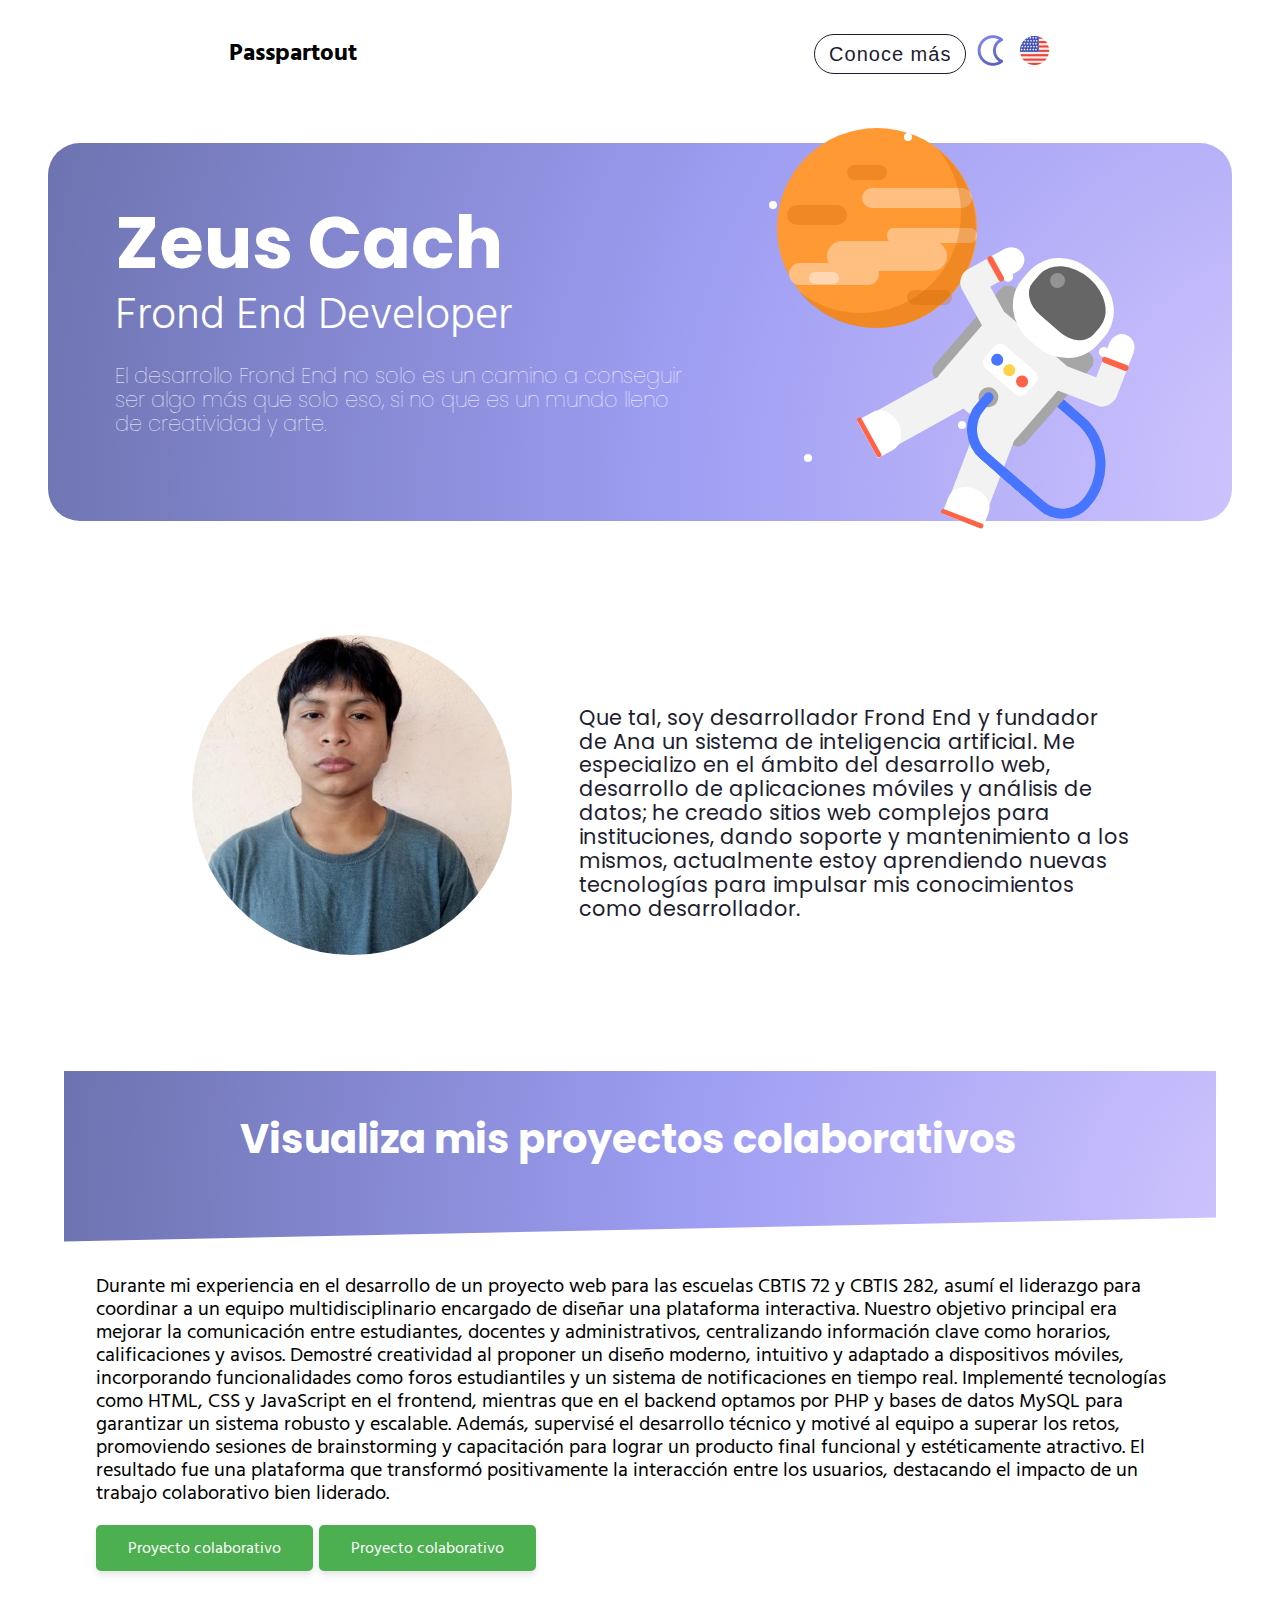
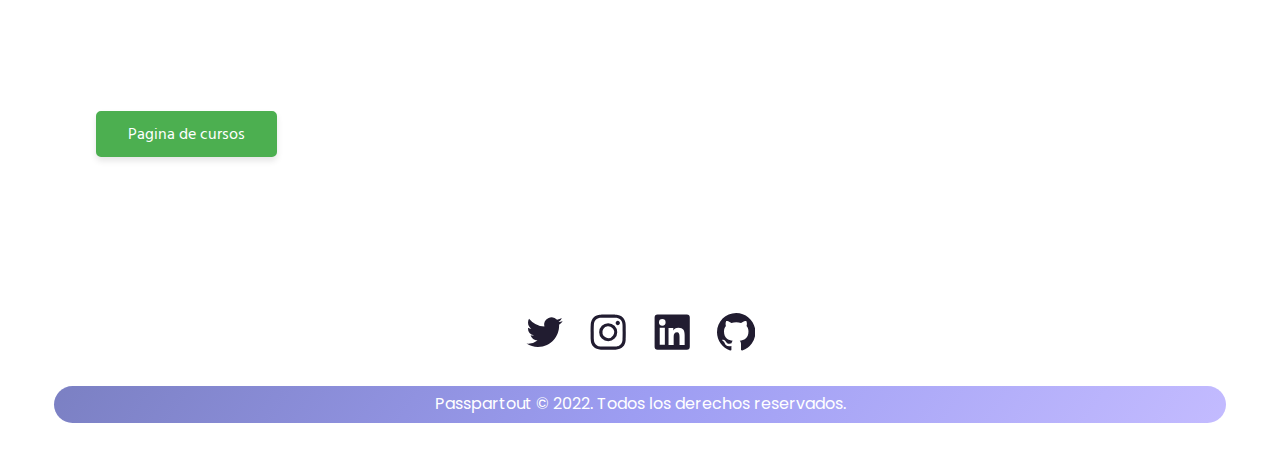
==== index.html @ 9b5efbe8 "Subiendo Proyecto desarrollado anteriormente" ====
<!DOCTYPE html>
<html lang="es">

<head>
    <meta charset="UTF-8">
    <meta http-equiv="X-UA-Compatible" content="IE=edge">
    <meta name="viewport" content="width=device-width, initial-scale=1.0">
    <title>Zeus Cach</title>
    <link rel="stylesheet" href="css/styles.css">
    <link rel="stylesheet" href="css/Normalize.css">
    <link rel="stylesheet" href="css/darkmode.css">

    <!-- Fuentes -->
    <link rel="preconnect" href="https://fonts.googleapis.com">
    <link rel="preconnect" href="https://fonts.gstatic.com" crossorigin>
    <link
        href="https://fonts.googleapis.com/css2?family=Hind+Madurai:wght@300;400&family=Poppins:wght@300;400;700&display=swap"
        rel="stylesheet">
</head>

<body>

    <div class="navegacion">
        <div class="contenido-navegacion">
            <div class="texto">
                <h3 class="h3_contenido-navegacion">Passpartout</h3>
            </div>
            <div class="blog-lenguaje-modo grid">
                <div class="blog">
                    <!-- <a href="#" class="a_blog py-1 px-5 " title="Ir al blog">Ir al blog</a> -->
                    <span class="mas_blog">Conoce más</span>
                    <button class="boton_blog" type="button" name="Hover">Ir al blog</button>
                </div>
                <div class="modo_oscuro" id="mode">
                    <!-- <img class="sol" id="mode" src="img/sol.png" alt=""> -->
                    <img class="luna" src="img/luna.png" alt="luna">
                    <img class="sol" src="img/sol.png" alt="sol">
                </div>
                <div class="idioma_general" id="idioma">
                    <img class="idioma_en" src="img/en.png" alt="idioma-en" onclick="idioma_en()">
                </div>
            </div>
        </div>
    </div>
    <main class="main">
        <div class="contenido_main">
            <div class="banner-bg">

                <div class="contenido-texto">
                    <h1 class="h1_contenido-texto">Zeus Cach</h1>
                    <h2 class="rango">Frond End Developer</h2>
                    <p class="descripcion">
                        El desarrollo Frond End no solo es un camino a conseguir ser algo más que solo eso,
                        si no que es un mundo lleno de creatividad y arte.
                    </p>
                </div>
            </div>
            <div class="contenido_imagen">
                <div class="backg">
                    <div class="planet">
                        <div class="r1"></div>
                        <div class="r2"></div>
                        <div class="r3"></div>
                        <div class="r4"></div>
                        <div class="r5"></div>
                        <div class="r6"></div>
                        <div class="r7"></div>
                        <div class="r8"></div>
                        <div class="shad"></div>
                    </div>
                    <div class="stars">
                        <div class="s1"></div>
                        <div class="s2"></div>
                        <div class="s3"></div>
                        <div class="s4"></div>
                        <div class="s5"></div>
                        <div class="s6"></div>
                    </div>
                    <div class="an">
                        <div class="tank"></div>
                        <div class="astro">

                            <div class="helmet">
                                <div class="glass">
                                    <div class="shine"></div>
                                </div>
                            </div>
                            <div class="dress">
                                <div class="c">
                                    <div class="btn1"></div>
                                    <div class="btn2"></div>
                                    <div class="btn3"></div>
                                    <div class="btn4"></div>
                                </div>
                            </div>
                            <div class="handl">
                                <div class="handl1">
                                    <div class="glovel">
                                        <div class="thumbl"></div>
                                        <div class="b2"></div>
                                    </div>
                                </div>
                            </div>
                            <div class="handr">
                                <div class="handr1">
                                    <div class="glover">
                                        <div class="thumbr"></div>
                                        <div class="b1"></div>
                                    </div>
                                </div>
                            </div>
                            <div class="legl">
                                <div class="bootl1">
                                    <div class="bootl2"></div>
                                </div>
                            </div>
                            <div class="legr">
                                <div class="bootr1">
                                    <div class="bootr2"></div>
                                </div>
                            </div>
                            <div class="pipe">
                                <div class="pipe2">
                                    <div class="pipe3"></div>
                                </div>
                            </div>
                        </div>
                    </div>
                </div>
            </div>
        </div>

        <div class="contenedor-sobremi">
            <div class="contenido_sobremi">
                <div class="contenido-img">
                    <img class="imagen_redonda" src="img/yo.jpg" alt="">
                </div>
                <div class="contenido-texto">
                    <h3 class="h3_contenido-texto--sobremi">
                        Sobre mí
                    </h3>
                    <p class="p_contenido-texto--sobremi">
                        Que tal, soy desarrollador Frond End y fundador de Ana un sistema de inteligencia artificial. Me
                        especializo en el ámbito del desarrollo web, desarrollo de aplicaciones móviles y análisis de
                        datos; he
                        creado sitios web complejos para instituciones, dando soporte y mantenimiento a los mismos,
                        actualmente estoy aprendiendo nuevas tecnologías para impulsar mis conocimientos como
                        desarrollador.
                    </p>

                </div>
            </div>
        </div>
    </main>
    <div class="banner_bottom">
        <div class="contenido_banner_bottom-bg">
            <h2 class="h2_contenido_banner">
                Visualiza mis proyectos colaborativos
            </h2>
        </div>
        <div class="Contenido_proyectos">
            <p class = 'text_curso'>
                Durante mi experiencia en el desarrollo de un proyecto web para las escuelas CBTIS 72 y CBTIS 282, asumí
                el liderazgo para coordinar a un equipo multidisciplinario encargado de diseñar una plataforma
                interactiva. Nuestro objetivo principal era mejorar la comunicación entre estudiantes, docentes y
                administrativos, centralizando información clave como horarios, calificaciones y avisos.

                Demostré creatividad al proponer un diseño moderno, intuitivo y adaptado a dispositivos móviles,
                incorporando funcionalidades como foros estudiantiles y un sistema de notificaciones en tiempo real.
                Implementé tecnologías como HTML, CSS y JavaScript en el frontend, mientras que en el backend optamos
                por PHP y bases de datos MySQL para garantizar un sistema robusto y escalable.

                Además, supervisé el desarrollo técnico y motivé al equipo a superar los retos, promoviendo sesiones de
                brainstorming y capacitación para lograr un producto final funcional y estéticamente atractivo. El
                resultado fue una plataforma que transformó positivamente la interacción entre los usuarios, destacando
                el impacto de un trabajo colaborativo bien liderado.
            </p>

            

            <button class="boton-cool" onclick="window.open('https://cbtis72.edu.mx/', '_blank')">Proyecto colaborativo</button>

            <button class="boton-cool" onclick="window.open('https://cbtis282.edu.mx/', '_blank')">Proyecto colaborativo</button>

            <h2 class="h2_contenido_banner" >Proyecto Personal</h2>

            <button class="boton-cool" onclick="window.open('https://zeusdeev.github.io/cursos/#', '_blank')">Pagina de cursos</button>
        </div>
        <div class="redes-sociales">
            <div class="contenido-redes_sociales">
                <div class="texto_redes_sociales">
                    <h4 class="h3_texto_redes_sociales">Sígueme en mis redes sociales</h4>
                </div>
                <div class="iconos-redes-sociales" data-v-3ed9ce2e="">
                    <a href="#" class="padding-icon color-bg size-icon" title="twitter" target="_blank"
                        aria-label="twitter" data-v-3ed9ce2e=""><svg xmlns="http://www.w3.org/2000/svg"
                            xmlns:xlink="http://www.w3.org/1999/xlink" width="1.2em" height="1.2em"
                            preserveAspectRatio="xMidYMid meet" viewBox="0 0 24 24" data-v-3ed9ce2e="">
                            <g fill="none">
                                <path
                                    d="M23.643 4.937c-.835.37-1.732.62-2.675.733a4.67 4.67 0 0 0 2.048-2.578a9.3 9.3 0 0 1-2.958 1.13a4.66 4.66 0 0 0-7.938 4.25a13.229 13.229 0 0 1-9.602-4.868c-.4.69-.63 1.49-.63 2.342A4.66 4.66 0 0 0 3.96 9.824a4.647 4.647 0 0 1-2.11-.583v.06a4.66 4.66 0 0 0 3.737 4.568a4.692 4.692 0 0 1-2.104.08a4.661 4.661 0 0 0 4.352 3.234a9.348 9.348 0 0 1-5.786 1.995a9.5 9.5 0 0 1-1.112-.065a13.175 13.175 0 0 0 7.14 2.093c8.57 0 13.255-7.098 13.255-13.254c0-.2-.005-.402-.014-.602a9.47 9.47 0 0 0 2.323-2.41l.002-.003z"
                                    fill="currentColor"></path>
                            </g>
                        </svg></a><a class="padding-icon color-bg size-icon" href="#" title="instagram" target="_blank"
                        aria-label="instagram" data-v-3ed9ce2e=""><svg xmlns="http://www.w3.org/2000/svg"
                            xmlns:xlink="http://www.w3.org/1999/xlink" width="1.2em" height="1.2em"
                            preserveAspectRatio="xMidYMid meet" viewBox="0 0 24 24" data-v-3ed9ce2e="">
                            <g fill="none">
                                <path fill-rule="evenodd" clip-rule="evenodd"
                                    d="M7.465 1.066C8.638 1.012 9.012 1 12 1c2.988 0 3.362.013 4.534.066c1.172.053 1.972.24 2.672.511c.733.277 1.398.71 1.948 1.27c.56.549.992 1.213 1.268 1.947c.272.7.458 1.5.512 2.67C22.988 8.639 23 9.013 23 12c0 2.988-.013 3.362-.066 4.535c-.053 1.17-.24 1.97-.512 2.67a5.396 5.396 0 0 1-1.268 1.949c-.55.56-1.215.992-1.948 1.268c-.7.272-1.5.458-2.67.512c-1.174.054-1.548.066-4.536.066c-2.988 0-3.362-.013-4.535-.066c-1.17-.053-1.97-.24-2.67-.512a5.397 5.397 0 0 1-1.949-1.268a5.392 5.392 0 0 1-1.269-1.948c-.271-.7-.457-1.5-.511-2.67C1.012 15.361 1 14.987 1 12c0-2.988.013-3.362.066-4.534c.053-1.172.24-1.972.511-2.672a5.396 5.396 0 0 1 1.27-1.948a5.392 5.392 0 0 1 1.947-1.269c.7-.271 1.5-.457 2.67-.511zm8.98 1.98c-1.16-.053-1.508-.064-4.445-.064c-2.937 0-3.285.011-4.445.064c-1.073.049-1.655.228-2.043.379c-.513.2-.88.437-1.265.822a3.412 3.412 0 0 0-.822 1.265c-.151.388-.33.97-.379 2.043c-.053 1.16-.064 1.508-.064 4.445c0 2.937.011 3.285.064 4.445c.049 1.073.228 1.655.379 2.043c.176.477.457.91.822 1.265c.355.365.788.646 1.265.822c.388.151.97.33 2.043.379c1.16.053 1.507.064 4.445.064c2.938 0 3.285-.011 4.445-.064c1.073-.049 1.655-.228 2.043-.379c.513-.2.88-.437 1.265-.822c.365-.355.646-.788.822-1.265c.151-.388.33-.97.379-2.043c.053-1.16.064-1.508.064-4.445c0-2.937-.011-3.285-.064-4.445c-.049-1.073-.228-1.655-.379-2.043c-.2-.513-.437-.88-.822-1.265a3.413 3.413 0 0 0-1.265-.822c-.388-.151-.97-.33-2.043-.379zm-5.85 12.345a3.669 3.669 0 0 0 4-5.986a3.67 3.67 0 1 0-4 5.986zM8.002 8.002a5.654 5.654 0 1 1 7.996 7.996a5.654 5.654 0 0 1-7.996-7.996zm10.906-.814a1.337 1.337 0 1 0-1.89-1.89a1.337 1.337 0 0 0 1.89 1.89z"
                                    fill="currentColor"></path>
                            </g>
                        </svg></a><a class="padding-icon color-bg size-icon" href="#" title="linkedin" target="_blank"
                        aria-label="linkedin" data-v-3ed9ce2e=""><svg xmlns="http://www.w3.org/2000/svg"
                            xmlns:xlink="http://www.w3.org/1999/xlink" width="1.2em" height="1.2em"
                            preserveAspectRatio="xMidYMid meet" viewBox="0 0 24 24" data-v-3ed9ce2e="">
                            <g fill="none">
                                <path fill-rule="evenodd" clip-rule="evenodd"
                                    d="M1 2.838A1.838 1.838 0 0 1 2.838 1H21.16A1.837 1.837 0 0 1 23 2.838V21.16A1.838 1.838 0 0 1 21.161 23H2.838A1.838 1.838 0 0 1 1 21.161V2.838zm8.708 6.55h2.979v1.496c.43-.86 1.53-1.634 3.183-1.634c3.169 0 3.92 1.713 3.92 4.856v5.822h-3.207v-5.106c0-1.79-.43-2.8-1.522-2.8c-1.515 0-2.145 1.089-2.145 2.8v5.106H9.708V9.388zm-5.5 10.403h3.208V9.25H4.208v10.54zM7.875 5.812a2.063 2.063 0 1 1-4.125 0a2.063 2.063 0 0 1 4.125 0z"
                                    fill="currentColor"></path>
                            </g>
                        </svg></a><a class="padding-icon color-bg size-icon" href="#" title="github" target="_blank"
                        aria-label="github" data-v-3ed9ce2e=""><svg xmlns="http://www.w3.org/2000/svg"
                            xmlns:xlink="http://www.w3.org/1999/xlink" width="1.2em" height="1.2em"
                            preserveAspectRatio="xMidYMid meet" viewBox="0 0 24 24" data-v-3ed9ce2e="">
                            <g fill="none">
                                <path fill-rule="evenodd" clip-rule="evenodd"
                                    d="M12 0C5.37 0 0 5.37 0 12c0 5.31 3.435 9.795 8.205 11.385c.6.105.825-.255.825-.57c0-.285-.015-1.23-.015-2.235c-3.015.555-3.795-.735-4.035-1.41c-.135-.345-.72-1.41-1.23-1.695c-.42-.225-1.02-.78-.015-.795c.945-.015 1.62.87 1.845 1.23c1.08 1.815 2.805 1.305 3.495.99c.105-.78.42-1.305.765-1.605c-2.67-.3-5.46-1.335-5.46-5.925c0-1.305.465-2.385 1.23-3.225c-.12-.3-.54-1.53.12-3.18c0 0 1.005-.315 3.3 1.23c.96-.27 1.98-.405 3-.405s2.04.135 3 .405c2.295-1.56 3.3-1.23 3.3-1.23c.66 1.65.24 2.88.12 3.18c.765.84 1.23 1.905 1.23 3.225c0 4.605-2.805 5.625-5.475 5.925c.435.375.81 1.095.81 2.22c0 1.605-.015 2.895-.015 3.3c0 .315.225.69.825.57A12.02 12.02 0 0 0 24 12c0-6.63-5.37-12-12-12z"
                                    fill="currentColor"></path>
                            </g>
                        </svg></a>
                </div>

            </div>
        </div>
    </div>
    <footer class="footer">
        <div class="contenido-footer">
            <div class="texto_footer">
                <h5 class="h5_texto_footer">
                    Passpartout © 2022. Todos los derechos reservados.
                </h5>
            </div>
        </div>
    </footer>

    <script src="js/main.js"></script>
</body>

</html>
---- css/styles.css ----
:root {
    --color-bg: #77a6d6;
    --color-texto-banner: #FFFFFF;
    --color-externo: #00ff95;
    ;
    --color-1: #557ea3;
    --color-2: #9a8f76;
    --color-3: #211c30;

    --fuentePrincipal: 'Poppins', sans-serif;
    --fuenteSecundaria: 'Hind Madurai', sans-serif;

}

body {
    font-size: 1.6rem;
    margin: 0;
}

.boton-cool {
  padding: 12px 30px;
  font-size: 16px;
  text-align: center;
  font-family:var(--fuenteSecundaria);
  text-decoration: none;
  background-color: #4CAF50;
  color: white;
  border: 2px solid #4CAF50;
  border-radius: 5px;
  cursor: pointer;
  transition: all 0.3s ease;
  box-shadow: 0 4px 6px rgba(0, 0, 0, 0.1);

  margin-bottom: 2rem;
}

/* Animación cuando el cursor pasa sobre el botón */
.boton-cool:hover {
  background-color: #45a049;
  transform: scale(1.1);
  box-shadow: 0 8px 12px rgba(0, 0, 0, 0.2);
}

/* Animación de pulsación */
.boton-cool:active {
  animation: pulse 0.5s ease;
}

/* Definir la animación de pulsación */
@keyframes pulse {
  0% {
    transform: scale(1);
  }
  50% {
    transform: scale(1.2);
  }
  100% {
    transform: scale(1);
  }
}

.text_curso {
  font-family: var(--fuenteSecundaria);
  font-size: 20px;
}

.navegacion {
    padding: 0;
}

.Contenido_proyectos {
  margin: 2rem;
}

@media (min-width:768px) {
    .navegacion {
        padding-top: 1rem;
        padding-bottom: 2rem;
    }

    .Contenido_proyectos {
      padding: 0;
    }

    
.boton-cool {
  padding: 12px 30px;
  font-size: 16px;
  text-align: center;
  font-family:var(--fuenteSecundaria);
  text-decoration: none;
  background-color: #4CAF50;
  color: white;
  border: 2px solid #4CAF50;
  border-radius: 5px;
  cursor: pointer;
  transition: all 0.3s ease;
  box-shadow: 0 4px 6px rgba(0, 0, 0, 0.1);

  
}

}

.contenido-navegacion {
    display: flex;
    justify-content: space-around;

}

.contenido-navegacion .texto .h3_contenido-navegacion {
    font-size: 1.5rem;
    color: inherit;
    font-family: var(--fuenteSecundaria);

}

.blog {
    position: relative;
    width: 120px;
    height: 38px;
    margin-right: auto;
    overflow: hidden;
    border: 1px solid var(--color-3);
    font-family: 'Lato', sans-serif;
    font-weight: 300;
    transition: 0.5s;
    letter-spacing: 1px;
    border-radius: 4rem;
}

@media (min-width:768px) {
    .blog {
        position: relative;
        width: 150px;
        height: 38px;
        margin-right: auto;
        overflow: hidden;
        border: 1px solid var(--color-3);
        font-family: 'Lato', sans-serif;
        font-weight: 300;
        transition: 0.5s;
        letter-spacing: 1px;
        border-radius: 4rem;
    }
}

.blog .boton_blog {
    width: 101%;
    height: 100%;
    font-family: 'Lato', sans-serif;
    font-weight: 300;
    font-size: 20px;
    letter-spacing: 1px;
    background: var(--color-3);
    -webkit-mask: url("https://raw.githubusercontent.com/robin-dela/css-mask-animation/master/img/urban-sprite.png");
    mask: url("https://raw.githubusercontent.com/robin-dela/css-mask-animation/master/img/urban-sprite.png");
    -webkit-mask-size: 3000% 100%;
    mask-size: 3000% 100%;
    border: none;
    color: var(--color-texto-banner);
    cursor: pointer;
    -webkit-animation: ani2 0.7s steps(29) forwards;
    animation: ani2 0.7s steps(29) forwards;
}

.blog .boton_blog:hover {
    -webkit-animation: ani 0.7s steps(29) forwards;
    animation: ani 0.7s steps(29) forwards;
}

.mas_blog {
    position: absolute;
    color: var(--color-3);
    text-align: center;
    width: 101%;
    font-family: 'Lato', sans-serif;
    font-weight: 300;
    position: absolute;
    font-size: 20px;
    margin-top: 8px;
    overflow: hidden;
}

.grid {
    display: flex;
    align-items: center;
    gap: .5rem;
}

.px-5 {
    padding-left: 1.25rem;
    padding-right: 1.25rem;
}

/** Banner **/

.contenido_main {
    padding: 1rem;
}

.banner-bg {
    background-image: radial-gradient(circle at 107.92% 90.56%, #d4c8ff 0, #8888f0 50%, #4a5092 100%);

    border-radius: 1.5rem;

    display: flex;
    justify-content: space-between;
    align-items: flex-end;
    
}


.contenido-texto {
    color: var(--color-texto-banner);
    font-family: var(--fuentePrincipal);
    padding: 1.3rem;
}

.contenido-texto .h1_contenido-texto {
    font-size: 2.5rem;
    line-height: 1.5rem;
}

.contenido-texto .rango {
    font-size: 1.8rem;
    font-weight: 100;
    line-height: 1.5rem;
}

.contenido-texto .descripcion {
    font-size: 1rem;
    line-height: 1.5rem;
}

.contenido_imagen .imagen_banner {
   display: none;
}


@media (min-width:768px) {

    .contenido_imagen .imagen_banner {
        display: block;
        position: absolute;
        right: 3ch;
        top: 5ch;
        width: 34rem;
    }

    
    .contenido_main {
        padding-top: 1.2rem;
        padding-left: 3rem;
        padding-right: 3rem;
    }

    .banner-bg {
        background-image: radial-gradient(circle at 107.92% 90.56%, #d4c8ff 0, #9d9df2 50%, #6d73b0 100%);
        border-radius: 2rem;
    }

    .contenido-texto {
        color: var(--color-texto-banner);
        padding-top: 2.5rem;
        padding-left: 4.2rem;
        padding-right: 4.2rem;
    }

    .contenido-texto .h1_contenido-texto {
        font-family: var(--fuentePrincipal);
        font-size: 4.5rem;
        font-weight: 700;
    }

    .contenido-texto .rango {
        font-family: var(--fuenteSecundaria);
        font-size: 2.8rem;
        font-weight: 100;
        line-height: 1.5rem;
    }

    .contenido-texto .descripcion {
        font-family: var(--fuentePrincipal);
        font-size: 1.3rem;
        font-weight: 100;
        padding-bottom: 2rem;
        max-width: 48ch;

    }
}

/** Sobre mí **/

.contenido-texto {
    padding-bottom: 2rem;
}

@media (max-width: 768px) {

    .contenedor-sobremi {
        padding-top: 3rem;
    }
}

@media (min-width:768px) {
    .contenido_sobremi {
        display: flex;
        justify-content: center;
        align-items: center;
    }

    .contenedor-sobremi {
        padding-top: 5rem;
        margin-left: 12rem;
        margin-right: 12rem;
    }



}

.contenido_sobremi .contenido-texto {
    color: var(--color-3);
}

.contenido-texto .h3_contenido-texto--sobremi {
    font-size: 1.5rem;
    margin: 0;
}

.p_contenido-texto--sobremi {
    font-size: 1.3rem;
    
}

@media (min-width: 768px) {
    .p_contenido-texto--sobremi {
        font-size: 1.3rem;
        width: 125%;
    }
    
}

.contenido-img {
    display: flex;
    justify-content: center;
}

.contenido-img .imagen_redonda {
    width: 20ch;
    height: 20ch;
    border-radius: 10rem;


}

@media (min-width:768px) {
    .contenido-img .imagen_redonda {
        width: 25ch;
        height: 25ch;
        border-radius: 10rem;
    
    
    }
}

.button-container-2 {
    position: relative;
    width: 73%;
    height: 55px;
    margin-right: auto;
    overflow: hidden;
    border: 1px solid var(--color-3);
    font-size: 1rem;
    font-family: 'Lato', sans-serif;
    font-weight: 300;
    transition: 0.5s;
    letter-spacing: 1px;
    border-radius: 4rem;

    display: inline-block;
    text-align: center;
}

@media (min-width: 768px) {
    .button-container-2 {
        position: relative;
        width: 45%;
        height: 55px;
        margin-right: auto;
        overflow: hidden;
        border: 1px solid var(--color-3);
        font-size: 1rem;
        font-family: 'Lato', sans-serif;
        font-weight: 300;
        transition: 0.5s;
        letter-spacing: 1px;
        border-radius: 4rem;
    
        display: inline-block;
        text-align: center;
    }
}

.button-container-2 button {
    width: 101%;
    height: 105%;
    font-family: var(--fuenteSecundaria);
    font-weight: 300;
    font-size: 1.2rem;
    letter-spacing: 1px;
    background: var(--color-3);
    -webkit-mask: url("https://raw.githubusercontent.com/robin-dela/css-mask-animation/master/img/urban-sprite.png");
    mask: url("https://raw.githubusercontent.com/robin-dela/css-mask-animation/master/img/urban-sprite.png");
    -webkit-mask-size: 3000% 100%;
    mask-size: 3000% 100%;
    border: none;
    color: var(--color-texto-banner);
    cursor: pointer;
    -webkit-animation: ani2 0.7s steps(29) forwards;
    animation: ani2 0.7s steps(29) forwards;
}

.button-container-2 button:hover {
    -webkit-animation: ani 0.7s steps(29) forwards;
    animation: ani 0.7s steps(29) forwards;
}

.mas {
    position: absolute;
    color: var(--color-3);
    text-align: center;
    width: 105%;
    font-family: 'Lato', sans-serif;
    font-weight: 300;
    position: absolute;
    font-size: 1.2rem;
    margin-top: 1rem;
    overflow: hidden;
}

@-webkit-keyframes ani {
    from {
        -webkit-mask-position: 0 0;
        mask-position: 0 0;
    }

    to {
        -webkit-mask-position: 100% 0;
        mask-position: 100% 0;
    }
}

@keyframes ani {
    from {
        -webkit-mask-position: 0 0;
        mask-position: 0 0;
    }

    to {
        -webkit-mask-position: 100% 0;
        mask-position: 100% 0;
    }
}

@-webkit-keyframes ani2 {
    from {
        -webkit-mask-position: 100% 0;
        mask-position: 100% 0;
    }

    to {
        -webkit-mask-position: 0 0;
        mask-position: 0 0;
    }
}

@keyframes ani2 {
    from {
        -webkit-mask-position: 100% 0;
        mask-position: 100% 0;
    }

    to {
        -webkit-mask-position: 0 0;
        mask-position: 0 0;
    }
}



/** Banner de abajo **/


@media (min-width:768px) {
    .banner_bottom {
        padding-top: 4rem;
        padding-left: 4rem;
        padding-right: 4rem;

    }

}

.banner_bottom .contenido_banner_bottom-bg {
    background-image: radial-gradient(circle at 107.92% 90.56%, #d4c8ff 0, #9d9df2 50%, #6d73b0 100%);
    clip-path: polygon(0 0, 100% 0, 100% calc(100% - 24px), 0 100%);
    max-width: 100%;
    
    padding-left: 3rem;
}

@media (max-width:768px) {
    .banner_bottom .contenido_banner_bottom-bg {
        background-image: radial-gradient(circle at 107.92% 90.56%, #d4c8ff 0, #9d9df2 50%, #6d73b0 100%);
        clip-path: polygon(0 0, 100% 0, 100% calc(100% - 24px), 0 100%);
        max-width: 100%;
        padding-top: 1rem;
    padding-bottom: 2rem;
    }
}

.banner_bottom .contenido_banner_bottom-bg .h2_contenido_banner {

    font-size: 1.5rem;
    color: var(--color-texto-banner);
    font-family: var(--fuentePrincipal);

    

}

@media (min-width:768px) {

    .banner_bottom .contenido_banner_bottom-bg .h2_contenido_banner {
        color: var(--color-texto-banner);
        font-family: var(--fuentePrincipal);

        padding-top: 2.5rem;
        padding-bottom: 3.4rem;
        padding-left: 8rem;
        padding-right: 8rem;

    }

    .banner_bottom .contenido_banner_bottom-bg .h2_contenido_banner {

        font-size: 2.5rem;
        color: var(--color-texto-banner);
        font-family: var(--fuentePrincipal);
    
        padding-top: 2.8rem;
        padding-bottom: 5rem;
        padding-left: 8rem;
        padding-right: 8rem;
    
    }
}

/** Redes Sociales **/
.redes-sociales {
    display: flex;
    justify-content: center;
}

@media (max-width: 768px) {
    .redes-sociales {
        padding-bottom: 2rem;
    }
}

/* .contenido-redes_sociales {

} */

.contenido-redes_sociales .texto_redes_sociales {
    font-family: var(--fuenteSecundaria);
    font-size: 1.5rem;
    font-weight: normal;
}

.iconos-redes-sociales {
    display: flex;
    justify-content: center;
}

.iconos-redes-sociales .size-icon {
    font-size: 2rem;
}

.iconos-redes-sociales .padding-icon {
    padding-left: .8rem;
    padding-right: .8rem;
}

.iconos-redes-sociales .color-bg {
    color: var(--color-3);
}


/** Footer **/

.footer {
    padding-left: 3.4rem;
    padding-right: 3.4rem;
}

@media (max-width:768px) {
    .footer {
        display: none;
    }
}

.contenido-footer {
    background-image: linear-gradient(305deg, #c3bbff 0, #9d9df2 50%, #7b80c3 100%);
    border-radius: 4rem;

}

.h5_texto_footer {
    text-align: center;
    color: var(--color-texto-banner);
    font-family: var(--fuentePrincipal);
    font-size: 1rem;
    font-weight: normal;

    padding-top: .6rem;
    padding-bottom: .6rem;


}

.contenido_imagen{
    position: absolute;
    top: 6.5ch;
    left: 55ch;
    
}

@media (max-width: 768px) {
    .contenido_imagen {
        display: none;
    }
}


.backg{
    position:relative;
    height:500px;
    width:500px;

    }
    
  .planet{
    height: 200px;
    width: 200px;
    border-radius: 50%;
    position: relative;
    background-color: #ff9933;
    top: 45px;
    left: 73px;
  }
  .r1{
    background-color: #ffbf80;
    height:20px;
    width:110px;
    border-radius:10px;
    position: relative;
    top:60px;
    left:85px;
  }
  .r2{
    background-color: #ffbf80;
    height: 15px;
    width:90px;
    border-radius:6.5px;
    position: relative;
    top:80px;
    left:110px;
  }
  .r3{
    background-color: #ffbf80;
    height:30px;
    width:120px;
    border-radius: 15px;
    position: relative;
    top:78px;
    left:50px;
  }
  .r4{
    background-color: #ffbf80;
    height:22px;
    width:90px;
    border-radius:11px;
    position: relative;
    top:70px;
    left:12px;
  }
  .r5{
    background-color: rgba(204, 102, 0,0.3);
    height:15px;
    width:40px;
    border-radius:7.5px;
    position: relative;
    bottom:50px;
    left:70px;
  }
  .r6{
    background-color: rgba(204, 102, 0,0.3);
    height:20px;
    width:60px;
    border-radius:11px;
    position: relative;
    bottom:25px;
    left:10px;
  }
  .r7{
    background-color: rgba(204, 102, 0,0.3);
    height:15px;
    width:45px;
    border-radius:7.5px;
    position: relative;
    top:40px;
    left:130px;
  }
  .r8{
    background-color: rgba(255,255,255,0.4);
    height:12px;
    width:30px;
    border-radius:7.5px;
    position: relative;
    top:7px;
    left:32px;
  }
  .shad{
    background-color: transparent;
    box-shadow: 15px 15px rgba(204, 102, 0,0.3);
    position: relative;
    height:200px;
    width:200px;
    border-radius: 50%;
    bottom: 164px;
    right:16px;
  }
  .astro{
    position: absolute;
    left: 126px;
    top: -58px;
    transform: rotate(41deg);
  
  }
  .an{
    animation-name: flo;
    animation-duration: 5s;
    animation-iteration-count: infinite;
    position: relative;
    bottom: 80px;
    left:20px;
  
  }
  @keyframes flo{
    50%{
      transform: translateY(30px);
    }
  }
  .tank{
    background-color: #a6a6a6;
    height: 120px;
    width: 120px;
    border-radius: 10px;
    position: relative;
    left: 229px;
    top: 55px;
    transform: rotate(41deg);
  }
  .helmet{
    background-color: white;
    height:93px;
    width:100px;
    border-radius:45%;
    position: relative;
    left:20px;
    z-index: 5;
  }
  .glass{
    background-color: #666666;
    height:60px;
    width:80px;
    border-top-left-radius:60%;
    border-top-right-radius:60%;
    border-bottom-left-radius:40%;
    border-bottom-right-radius:40%;
    position: relative;
    left:10px;
    top:7px;
  }
  .shine{
    background-color: rgba(166, 166, 166,0.7);
    height:15px;
    width:15px;
    border-radius: 50%;
    position: relative;
    left:10px;
    top:15px;
  }
  .dress{
    background-color:#f2f2f2;
    height:100px;
    width: 100px;
    border-radius: 10%; 
    position: relative;
    bottom:5px;
    left:20px;
  
  }
  .handr{
    height: 26px;
    width:75px;
    background-color: #f2f2f2;
    border-radius:40px;
    position: relative;
    bottom:138px;
    left:95px;
    transform: rotate(-20deg);
  }
  .handl{
    height: 26px;
    width:75px;
    background-color: #f2f2f2;
    border-radius:40px;
    position: relative;
    bottom:111px;
    right:29px;
    transform: rotate(20deg);
  }
  .handr1{
    height: 26px;
    width:57px;
    background-color: #f2f2f2;
    border-radius:26px;
    position: relative;
    bottom: 18px;
    left:35px;
    transform: rotate(90deg);
  }
  .handl1{
    height: 26px;
    width:57px;
    background-color: #f2f2f2;
    border-radius:26px;
    position: relative;
    bottom: 17px;
    right:17px;
    transform: rotate(-90deg);
  }
  .glover{
    height:28px;
    width:26px;
    background-color: white;
    border-top-left-radius:50%; 
    border-top-right-radius:50%;
    transform: rotate(-90deg);
    position: relative;
    bottom: 1px;
    right:16px;
  }
  .glovel{
    height:28px;
    width:26px;
    background-color: white;
    border-top-left-radius:50%; 
    border-top-right-radius:50%;
    transform: rotate(90deg);
    position: relative;
    bottom: 1px;
    left:42px;
  }
  .thumbr{
    height: 10px;
    width:10px;
    border-radius: 50%;
    background-color: white;
    position: relative;
    right:7px;
    top:19px;
  }
  .thumbl{
    height: 10px;
    width:10px;
    border-radius: 50%;
    background-color: white;
    position: relative;
    left:21px;
    top:19px;
  }
  .b1{
    background-color: tomato;
    width:28px;
    height:5.5px;
    border-radius:13px;
    position: relative;
    top:18px;
    right: 1px;
  }
  .b2{
    background-color: tomato;
    width:28px;
    height:5.5px;
    border-radius:13px;
    position: relative;
    top:18px;
    right: 1px;
  }
  .c{
    background-color: white;
    width:55px;
    height:30px;
    border-radius:8px;
    position: relative;
    top:25px;
    left:23px;
  }
  .btn1{
    height:12px;
    width: 12px;
    border-radius: 50%;
    background-color: #4775ff;
    position: relative;
    left:5px;
    top:10px;
  }
  .btn2{
    height:12px;
    width: 12px;
    border-radius: 50%;
    background-color: #ffd147;
    position: relative;
    left:21px;
    bottom:2px;
  }
  .btn3{
    height:12px;
    width: 12px;
    border-radius: 50%;
    background-color: tomato;
    position: relative;
    bottom:14px;
    left:38px;
  }
  .btn4{
    height:20px;
    width:20px;
    border-radius: 50%;
    background-color: #a6a6a6;
    position: relative;
    left:19px;
    top:4px;
  }
  
  .legl{
    height:100px;
    width:40px;
    background-color: #f2f2f2;
    position: relative;
    bottom: 68px;
    left:5px;
    transform: rotate(20deg);
  }
  .legr{
    height:100px;
    width:40px;
    background-color: #f2f2f2;
    position: relative;
    bottom: 168px;
    left:96px;
    transform: rotate(-20deg);
  }
  .bootl1{
    background-color: white;
    width: 43px;
    height:35px;
    border-top-left-radius: 50%;
    border-top-right-radius:50%;
    position: relative;
    top:65px;
    right:1.5px;
  }
  .bootr1{
    background-color: white;
    width: 43px;
    height:35px;
    border-top-left-radius: 50%;
    border-top-right-radius:50%;
    position: relative;
    top:65px;
    right:1.5px;
  }
  .bootl2{
    background-color: tomato;
    width:45px;
    height: 5px;
    border-radius:21px;
    position: relative;
    top:30px;
    right: 1.5px;
  }
  .bootr2{
    background-color: tomato;
    width:45px;
    height: 5px;
    border-radius:21px;
    position: relative;
    top:30px;
    right: 1.5px;
  }
  .pipe{
    background-color:  transparent;
    height:80px;
    width:80px;
    border:10px solid #4775ff;
    border-radius:40px 0px 0px 70px;
    border-right: none;
    transform: rotate(180deg);
    position: relative;
    bottom: 330px;
    left:130px;
  }
  .pipe2{
    background-color:  transparent;
    height:90px;
    width:42px;
    border:10px solid #4775ff;
    border-radius:40px 0px 0px 0px;
    border-right: none;
    transform: rotate(90deg);
    position: relative;
    border-bottom: none;
    left:67px;
    bottom:34px;
  
  }
  .pipe3{
    height:10px;
    width: 10px;
    background-color: #4775ff;
    position: relative;
    border-radius: 65%;
    bottom:10px;
    left:37px;
  }
  .s1,.s2,.s3,.s4,.s5,.s6{
    background-color: white;
    width: 8px;
    height: 8px;
    border-radius: 50%;
    position: relative;
  }
  .s1{
    bottom:150px;
    left:200px;
  }
  .s2{
    top:130px;
    left:254px;
  }
  .s3{
    bottom:98px;
    left:65px;
  }
  .s4{
    top: 216px;
    left:249px;
  }
  .s5{
    top: 139px;
    left:100px;
  }
  .s6{
    top:60px;
    left:370px;
  }
---- css/darkmode.css ----
body.dark {
    background-color: rgb(52, 52, 83);
    color: white;
}

.dark .banner-bg {
    /*   box-shadow: rgb(85, 91, 255) 0px 0px 0px 3px, rgb(31, 193, 27) 0px 0px 0px 6px, rgb(255, 217, 19) 0px 0px 0px 9px, rgb(255, 156, 85) 0px 0px 0px 12px, rgb(255, 85, 85) 0px 0px 0px 15px;*/
    box-shadow: 0 0 50px -12px #7686fd;
    /* box-shadow: rgba(0, 0, 0, 0.56) 0px 22px 70px 4px; */
}

.dark h1, h2, h3, h4 {
    color: white;
}

.dark p {
  color: white;
}

.dark span{
    color: white;
}

.luna {
    cursor: pointer;
}

.sol {
    display: none;
    width: 2.9rem;
    cursor: pointer;
}

.dark .luna {
    display: none;
}


.dark .sol {
    display: block;
}
 
.dark .color-bg {
    color: #a0a0f3;
}
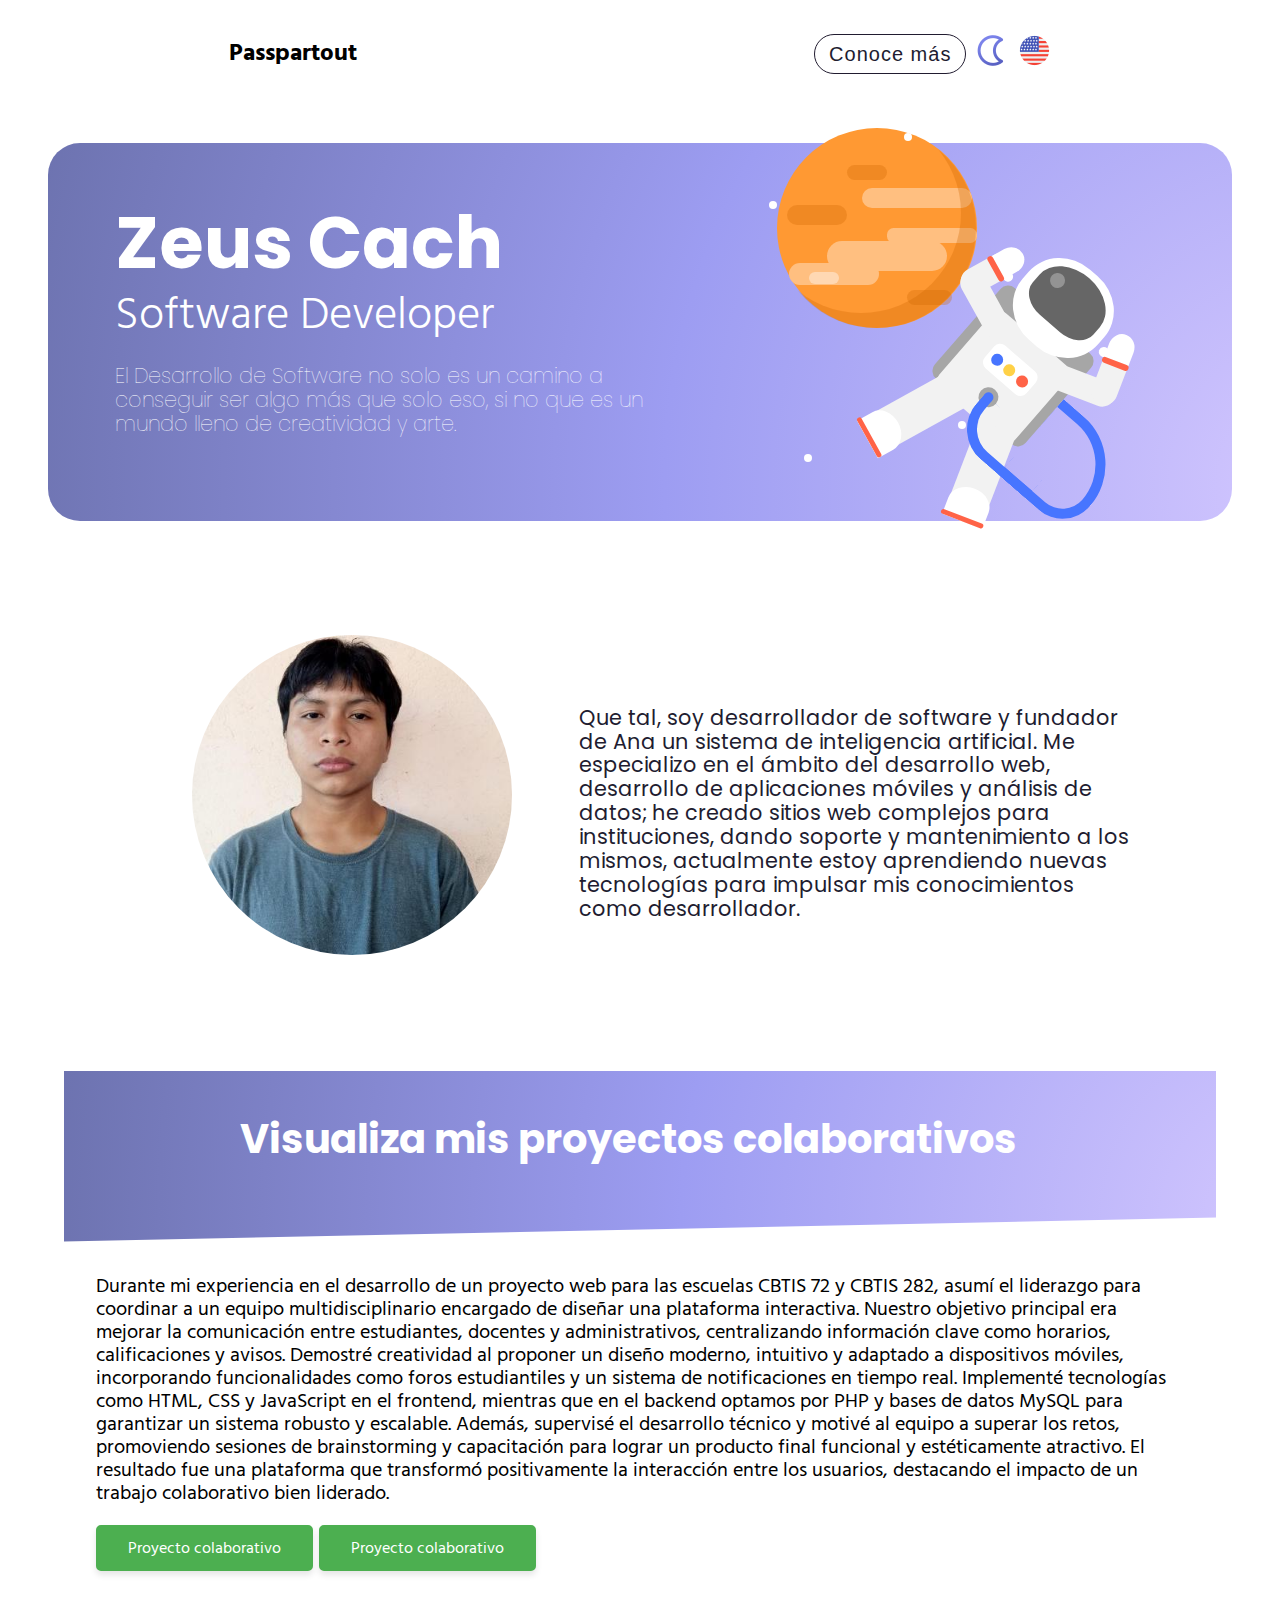
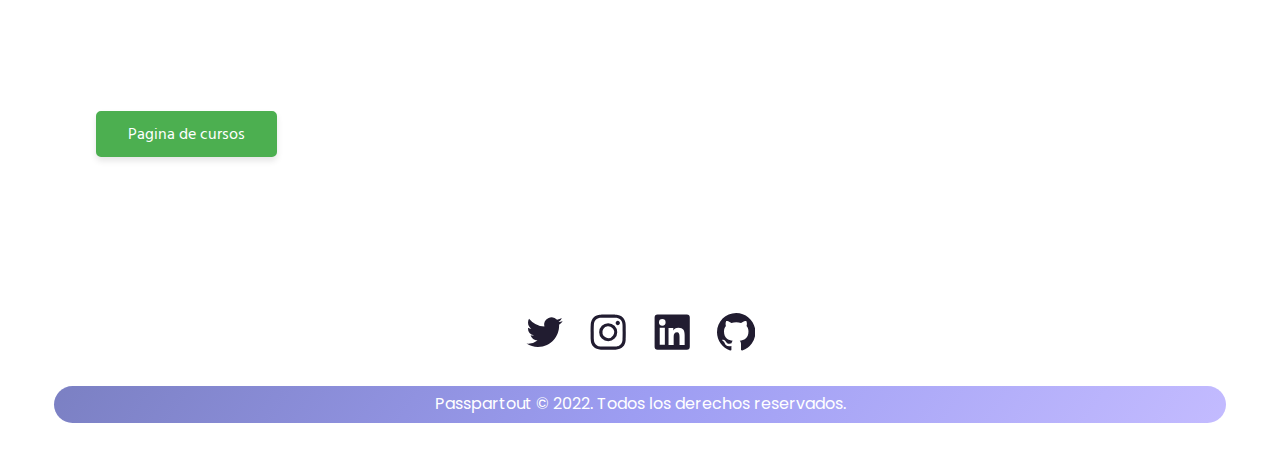
==== commit 3e5c5a4e: "Update index.html" ====
--- a/index.html
+++ b/index.html
@@ -48,9 +48,9 @@
 
                 <div class="contenido-texto">
                     <h1 class="h1_contenido-texto">Zeus Cach</h1>
-                    <h2 class="rango">Frond End Developer</h2>
+                    <h2 class="rango">Software Developer</h2>
                     <p class="descripcion">
-                        El desarrollo Frond End no solo es un camino a conseguir ser algo más que solo eso,
+                        El Desarrollo de Software no solo es un camino a conseguir ser algo más que solo eso,
                         si no que es un mundo lleno de creatividad y arte.
                     </p>
                 </div>
@@ -140,7 +140,7 @@
                         Sobre mí
                     </h3>
                     <p class="p_contenido-texto--sobremi">
-                        Que tal, soy desarrollador Frond End y fundador de Ana un sistema de inteligencia artificial. Me
+                        Que tal, soy desarrollador de software y fundador de Ana un sistema de inteligencia artificial. Me
                         especializo en el ámbito del desarrollo web, desarrollo de aplicaciones móviles y análisis de
                         datos; he
                         creado sitios web complejos para instituciones, dando soporte y mantenimiento a los mismos,
@@ -247,4 +247,4 @@
     <script src="js/main.js"></script>
 </body>
 
-</html>+</html>
